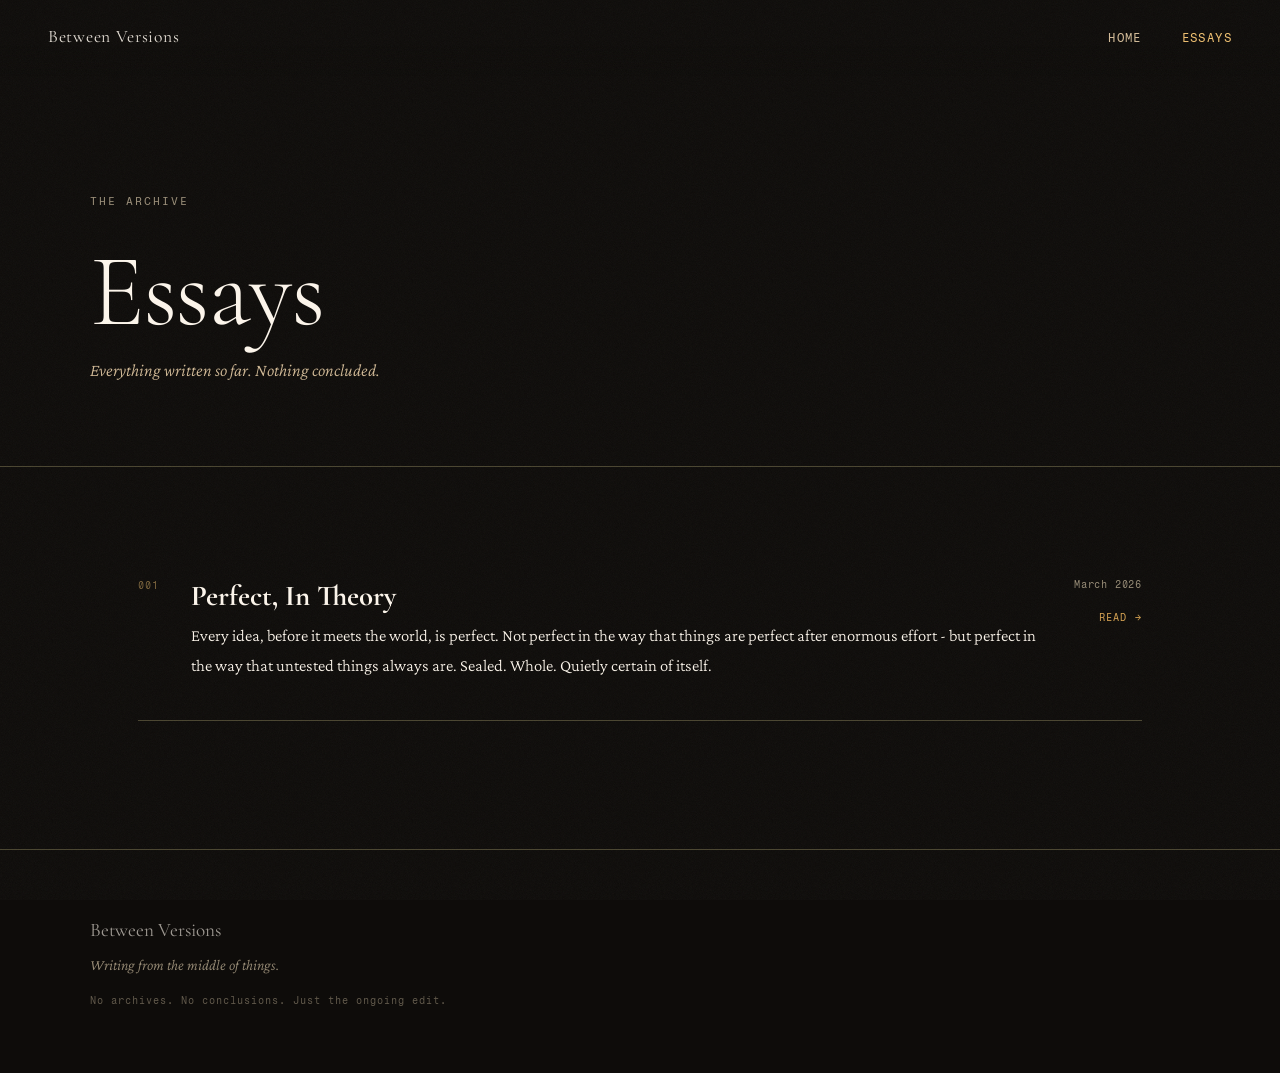
==== essays.html @ 9cc06b58 "initial thoughts" ====
<!DOCTYPE html>
<html lang="en">
<head>
  <meta charset="UTF-8" />
  <meta name="viewport" content="width=device-width, initial-scale=1.0"/>
  <title>Essays — Between Versions</title>
  <link rel="preconnect" href="https://fonts.googleapis.com">
  <link rel="preconnect" href="https://fonts.gstatic.com" crossorigin>
  <link href="https://fonts.googleapis.com/css2?family=Cormorant+Garamond:ital,wght@0,300;0,400;0,500;1,300;1,400&family=Crimson+Pro:ital,wght@0,300;0,400;1,300;1,400&family=Fragment+Mono:ital@0;1&display=swap" rel="stylesheet">
  <link rel="stylesheet" href="style.css" />
</head>
<body>

  <div class="grain"></div>

  <nav>
    <a href="index.html" class="nav-logo">Between Versions</a>
    <div class="nav-links">
      <a href="index.html">Home</a>
      <a href="essays.html" class="active">Essays</a>
    </div>
  </nav>

  <header class="page-hero">
    <div class="page-hero-inner">
      <p class="hero-overline">the archive</p>
      <h1 class="page-title">Essays</h1>
      <p class="page-subtitle">Everything written so far. Nothing concluded.</p>
    </div>
  </header>

  <section class="essays-list-section">
    <div class="essays-list">

      <article class="essay-row">
        <a href="essays/essay-001.html" class="essay-row-link" aria-label="Read Perfect, In Theory"></a>
        <div class="essay-row-left">
          <span class="essay-number">001</span>
          <div class="essay-row-text">
            <h2 class="essay-row-title">Perfect, In Theory</h2>
            <p class="essay-row-excerpt">Every idea, before it meets the world, is perfect. Not perfect in the way that things are perfect after enormous effort - but perfect in the way that untested things always are. Sealed. Whole. Quietly certain of itself.</p>
          </div>
        </div>
        <div class="essay-row-right">
          <span class="essay-date">March 2026</span>
          <a href="essays/essay-001.html" class="essay-read">Read →</a>
        </div>
      </article>

    </div>
  </section>

  <footer>
    <div class="footer-inner">
      <p class="footer-title">Between Versions</p>
      <p class="footer-sub">Writing from the middle of things.</p>
      <p class="footer-copy">No archives. No conclusions. Just the ongoing edit.</p>
    </div>
  </footer>

</body>
</html>
---- style.css ----
/* ============================================
   BETWEEN VERSIONS — style.css
   Moody, literary, atmospheric
   ============================================ */

/* --- CSS Variables --- */
:root {
  --bg:          #0e0c0a;
  --bg-soft:     #131109;
  --surface:     #1e1c14;
  --surface-2:   #252318;
  --border:      #4a4530;
  --text:        #fdf6ec;
  --text-muted:  #d4bc98;
  --text-dim:    #9a8e78;
  --accent:      #f0c070;
  --accent-soft: #d4a050;
  --red-dim:     #7a3a2a;

  --font-display: 'Cormorant Garamond', Georgia, serif;
  --font-body:    'Crimson Pro', Georgia, serif;
  --font-mono:    'Fragment Mono', monospace;

  --max-width: 1100px;
  --reading-width: 680px;
}

/* --- Reset & Base --- */
*, *::before, *::after {
  box-sizing: border-box;
  margin: 0;
  padding: 0;
}

html {
  scroll-behavior: smooth;
}

body {
  background-color: var(--bg);
  color: var(--text);
  font-family: var(--font-body);
  font-size: 1.25rem;
  font-weight: 300;
  line-height: 1.75;
  min-height: 100vh;
  overflow-x: hidden;
}

a {
  color: inherit;
  text-decoration: none;
}

/* --- Grain Overlay --- */
.grain {
  position: fixed;
  inset: 0;
  z-index: 999;
  pointer-events: none;
  opacity: 0.045;
  background-image: url("data:image/svg+xml,%3Csvg viewBox='0 0 256 256' xmlns='http://www.w3.org/2000/svg'%3E%3Cfilter id='noise'%3E%3CfeTurbulence type='fractalNoise' baseFrequency='0.9' numOctaves='4' stitchTiles='stitch'/%3E%3C/filter%3E%3Crect width='100%25' height='100%25' filter='url(%23noise)'/%3E%3C/svg%3E");
  background-size: 180px;
}

/* --- Navigation --- */
nav {
  position: fixed;
  top: 0;
  left: 0;
  right: 0;
  z-index: 100;
  display: flex;
  align-items: center;
  justify-content: space-between;
  padding: 1.4rem 3rem;
  background: linear-gradient(to bottom, var(--bg) 60%, transparent);
}

.nav-logo {
  font-family: var(--font-display);
  font-size: 1.1rem;
  font-weight: 400;
  letter-spacing: 0.04em;
  color: var(--text);
  opacity: 0.9;
  transition: opacity 0.2s;
}

.nav-logo:hover {
  opacity: 1;
}

.nav-links {
  display: flex;
  gap: 2.5rem;
}

.nav-links a {
  font-family: var(--font-mono);
  font-size: 0.72rem;
  letter-spacing: 0.12em;
  text-transform: uppercase;
  color: var(--text-muted);
  transition: color 0.2s;
}

.nav-links a:hover,
.nav-links a.active {
  color: var(--accent);
}

/* --- Hero --- */
.hero {
  min-height: 100vh;
  display: flex;
  flex-direction: column;
  justify-content: center;
  padding: 0 3rem;
  position: relative;
  overflow: hidden;
}

/* Atmospheric background glow */
.hero::before {
  content: '';
  position: absolute;
  top: 20%;
  left: -10%;
  width: 60%;
  height: 60%;
  background: radial-gradient(ellipse, rgba(100, 70, 30, 0.12) 0%, transparent 70%);
  pointer-events: none;
}

.hero::after {
  content: '';
  position: absolute;
  bottom: 10%;
  right: 5%;
  width: 40%;
  height: 40%;
  background: radial-gradient(ellipse, rgba(60, 40, 20, 0.08) 0%, transparent 70%);
  pointer-events: none;
}

.hero-inner {
  max-width: var(--max-width);
  margin: 0 auto;
  width: 100%;
  animation: fadeUp 1.2s ease both;
}

.hero-overline {
  font-family: var(--font-mono);
  font-size: 0.68rem;
  letter-spacing: 0.18em;
  text-transform: uppercase;
  color: var(--text-dim);
  margin-bottom: 1.8rem;
}

.hero-title {
  font-family: var(--font-display);
  font-size: clamp(4.5rem, 12vw, 9rem);
  font-weight: 300;
  line-height: 0.92;
  letter-spacing: -0.02em;
  color: var(--text);
  margin-bottom: 2rem;
}

.hero-title em {
  font-style: italic;
  color: var(--accent);
}

.hero-tagline {
  font-family: var(--font-body);
  font-size: 1.25rem;
  font-weight: 300;
  font-style: italic;
  color: var(--text-muted);
  letter-spacing: 0.02em;
  margin-bottom: 2.5rem;
}

.hero-line {
  width: 60px;
  height: 1px;
  background: var(--accent-soft);
  opacity: 0.5;
}

.hero-scroll-hint {
  position: absolute;
  bottom: 2.5rem;
  left: 3rem;
  font-family: var(--font-mono);
  font-size: 0.65rem;
  letter-spacing: 0.15em;
  color: var(--text-dim);
  animation: pulse 3s ease infinite;
}

/* --- Intro Section --- */
.intro {
  padding: 6rem 3rem;
  border-top: 1px solid var(--border);
}

.intro-inner {
  max-width: var(--reading-width);
  margin: 0 auto;
}

.intro-text {
  font-size: 1.5rem;
  letter-spacing: 0.01em;
}

/* --- Essays Section (Homepage) --- */
.essays-section {
  padding: 5rem 3rem 7rem;
  max-width: var(--max-width);
  margin: 0 auto;
}

.section-header {
  display: flex;
  align-items: baseline;
  justify-content: space-between;
  margin-bottom: 3rem;
  padding-bottom: 1rem;
  border-bottom: 1px solid var(--border);
}

.section-label {
  font-family: var(--font-mono);
  font-size: 0.68rem;
  letter-spacing: 0.18em;
  text-transform: uppercase;
  color: var(--text-dim);
}

.section-link {
  font-family: var(--font-mono);
  font-size: 0.68rem;
  letter-spacing: 0.1em;
  color: var(--accent-soft);
  transition: color 0.2s;
}

.section-link:hover {
  color: var(--accent);
}

.essays-grid {
  display: grid;
  grid-template-columns: 1.5fr 1fr 1fr;
  gap: 0;
}

/* Essay Cards */
.essay-card {
  padding: 2.5rem;
  border-right: 1px solid var(--border);
  transition: background 0.3s;
  cursor: pointer;
  position: relative;
}

.essay-card-link {
  position: absolute;
  inset: 0;
  z-index: 1;
}

.essay-card:last-child {
  border-right: none;
}

.essay-card:hover {
  background: var(--surface);
}

.essay-card.featured {
  background: var(--surface);
  position: relative;
}

.essay-card.featured::before {
  content: none;
}

.essay-meta {
  display: flex;
  justify-content: space-between;
  align-items: center;
  margin-bottom: 1.5rem;
}

.essay-number {
  font-family: var(--font-mono);
  font-size: 0.65rem;
  color: var(--accent);
  opacity: 0.6;
  letter-spacing: 0.1em;
}

.essay-date {
  font-family: var(--font-mono);
  font-size: 0.62rem;
  color: var(--text-dim);
  letter-spacing: 0.08em;
}

.essay-title {
  font-family: var(--font-display);
  font-size: 1.75rem;
}

.essay-excerpt {
  font-size: 1.05rem;
}

.essay-read {
  font-family: var(--font-mono);
  font-size: 0.65rem;
  letter-spacing: 0.12em;
  text-transform: uppercase;
  color: var(--accent-soft);
  transition: color 0.2s, letter-spacing 0.2s;
  display: inline-block;
}

.essay-read:hover {
  color: var(--accent);
  letter-spacing: 0.18em;
}

/* --- Pull Quote --- */
.pull-quote {
  padding: 7rem 3rem;
  display: flex;
  justify-content: center;
  position: relative;
}

.pull-quote::before {
  content: '';
  position: absolute;
  inset: 0;
  background: linear-gradient(to right, transparent, rgba(100,70,30,0.04), transparent);
  pointer-events: none;
}

.pull-quote blockquote {
  max-width: 620px;
  font-family: var(--font-display);
  font-size: clamp(1.7rem, 3vw, 2.3rem);
  font-weight: 300;
  font-style: italic;
  line-height: 1.55;
  color: var(--text-muted);
  text-align: center;
  letter-spacing: 0.01em;
  position: relative;
}

.pull-quote blockquote::before {
  content: '"';
  font-size: 5rem;
  line-height: 0;
  position: absolute;
  top: 1.2rem;
  left: -2rem;
  color: var(--accent);
  opacity: 0.2;
  font-style: normal;
}

/* --- Page Hero (Essays page) --- */
.page-hero {
  padding: 12rem 3rem 5rem;
  border-bottom: 1px solid var(--border);
}

.page-hero-inner {
  max-width: var(--max-width);
  margin: 0 auto;
}

.page-title {
  font-family: var(--font-display);
  font-size: clamp(3.5rem, 8vw, 6.5rem);
  font-weight: 300;
  letter-spacing: -0.02em;
  line-height: 1;
  color: var(--text);
  margin: 1rem 0 0.8rem;
}

.page-subtitle {
  font-family: var(--font-body);
  font-size: 1.1rem;
  font-style: italic;
  color: var(--text-muted);
  font-weight: 300;
}

/* --- Essays List (Essays page) --- */
.essays-list-section {
  padding: 4rem 3rem 8rem;
  max-width: var(--max-width);
  margin: 0 auto;
}

.essays-list {
  display: flex;
  flex-direction: column;
}

.essay-row {
  display: flex;
  justify-content: space-between;
  align-items: flex-start;
  padding: 2.5rem 0;
  border-bottom: 1px solid var(--border);
  gap: 2rem;
  transition: background 0.2s;
  cursor: pointer;
  position: relative;
}

.essay-row a.essay-row-link {
  position: absolute;
  inset: 0;
  z-index: 1;
}

.essay-row:hover {
  padding-left: 1rem;
  padding-right: 1rem;
  margin: 0 -1rem;
  background: var(--surface);
  border-radius: 4px;
}

.essay-row-left {
  display: flex;
  gap: 2rem;
  align-items: flex-start;
  flex: 1;
}

.essay-row-left .essay-number {
  padding-top: 0.4rem;
  flex-shrink: 0;
  opacity: 0.5;
}

.essay-row-text {
  flex: 1;
}

.essay-row-title {
  font-family: var(--font-display);
  font-size: 1.8rem;
}

.essay-row-excerpt {
  font-size: 1.05rem;
}

.essay-row-right {
  display: flex;
  flex-direction: column;
  align-items: flex-end;
  gap: 1rem;
  flex-shrink: 0;
  padding-top: 0.3rem;
}

/* --- Footer --- */
footer {
  border-top: 1px solid var(--border);
  padding: 4rem 3rem;
}

.footer-inner {
  max-width: var(--max-width);
  margin: 0 auto;
  display: flex;
  flex-direction: column;
  gap: 0.3rem;
}

.footer-title {
  font-family: var(--font-display);
  font-size: 1.2rem;
  font-weight: 400;
  color: var(--text);
  opacity: 0.6;
}

.footer-sub {
  font-family: var(--font-body);
  font-style: italic;
  font-size: 0.95rem;
  color: var(--text-dim);
}

.footer-copy {
  font-family: var(--font-mono);
  font-size: 0.62rem;
  letter-spacing: 0.1em;
  color: var(--text-dim);
  opacity: 0.6;
  margin-top: 0.5rem;
}

.essay-coming-soon {
  font-family: var(--font-mono);
  font-size: 0.6rem;
  letter-spacing: 0.15em;
  text-transform: uppercase;
  color: var(--accent);
  opacity: 0.7;
  border: 1px solid var(--accent);
  padding: 0.15em 0.5em;
  border-radius: 2px;
}

.essays-grid.single {
  grid-template-columns: 1fr;
  max-width: 600px;
}

.essay-row.coming-soon {
  cursor: default;
  opacity: 0.85;
}

.essay-row.coming-soon:hover {
  background: none;
  padding-left: 0;
  padding-right: 0;
  margin: 0;
}

.essay-row-title .essay-coming-soon {
  margin-left: 0.8rem;
  vertical-align: middle;
}

/* Essay number on hero page */
.essay-number--hero {
  font-family: var(--font-mono);
  font-size: 0.65rem;
  color: var(--accent);
  opacity: 0.6;
  letter-spacing: 0.1em;
}
@keyframes fadeUp {
  from {
    opacity: 0;
    transform: translateY(24px);
  }
  to {
    opacity: 1;
    transform: translateY(0);
  }
}

@keyframes pulse {
  0%, 100% { opacity: 0.3; }
  50% { opacity: 0.7; }
}

/* --- Responsive --- */
@media (max-width: 900px) {
  nav {
    padding: 1.2rem 1.5rem;
  }

  .hero,
  .intro,
  .essays-section,
  .pull-quote,
  .page-hero,
  .essays-list-section,
  footer {
    padding-left: 1.5rem;
    padding-right: 1.5rem;
  }

  .essays-grid {
    grid-template-columns: 1fr;
  }

  .essay-card {
    border-right: none;
    border-bottom: 1px solid var(--border);
  }

  .essay-card:last-child {
    border-bottom: none;
  }

  .essay-row {
    flex-direction: column;
    gap: 1rem;
  }

  .essay-row-right {
    flex-direction: row;
    align-items: center;
    justify-content: space-between;
    width: 100%;
  }

  .hero-scroll-hint {
    left: 1.5rem;
  }
}

@media (max-width: 600px) {
  .essay-row-left {
    gap: 1rem;
  }
}
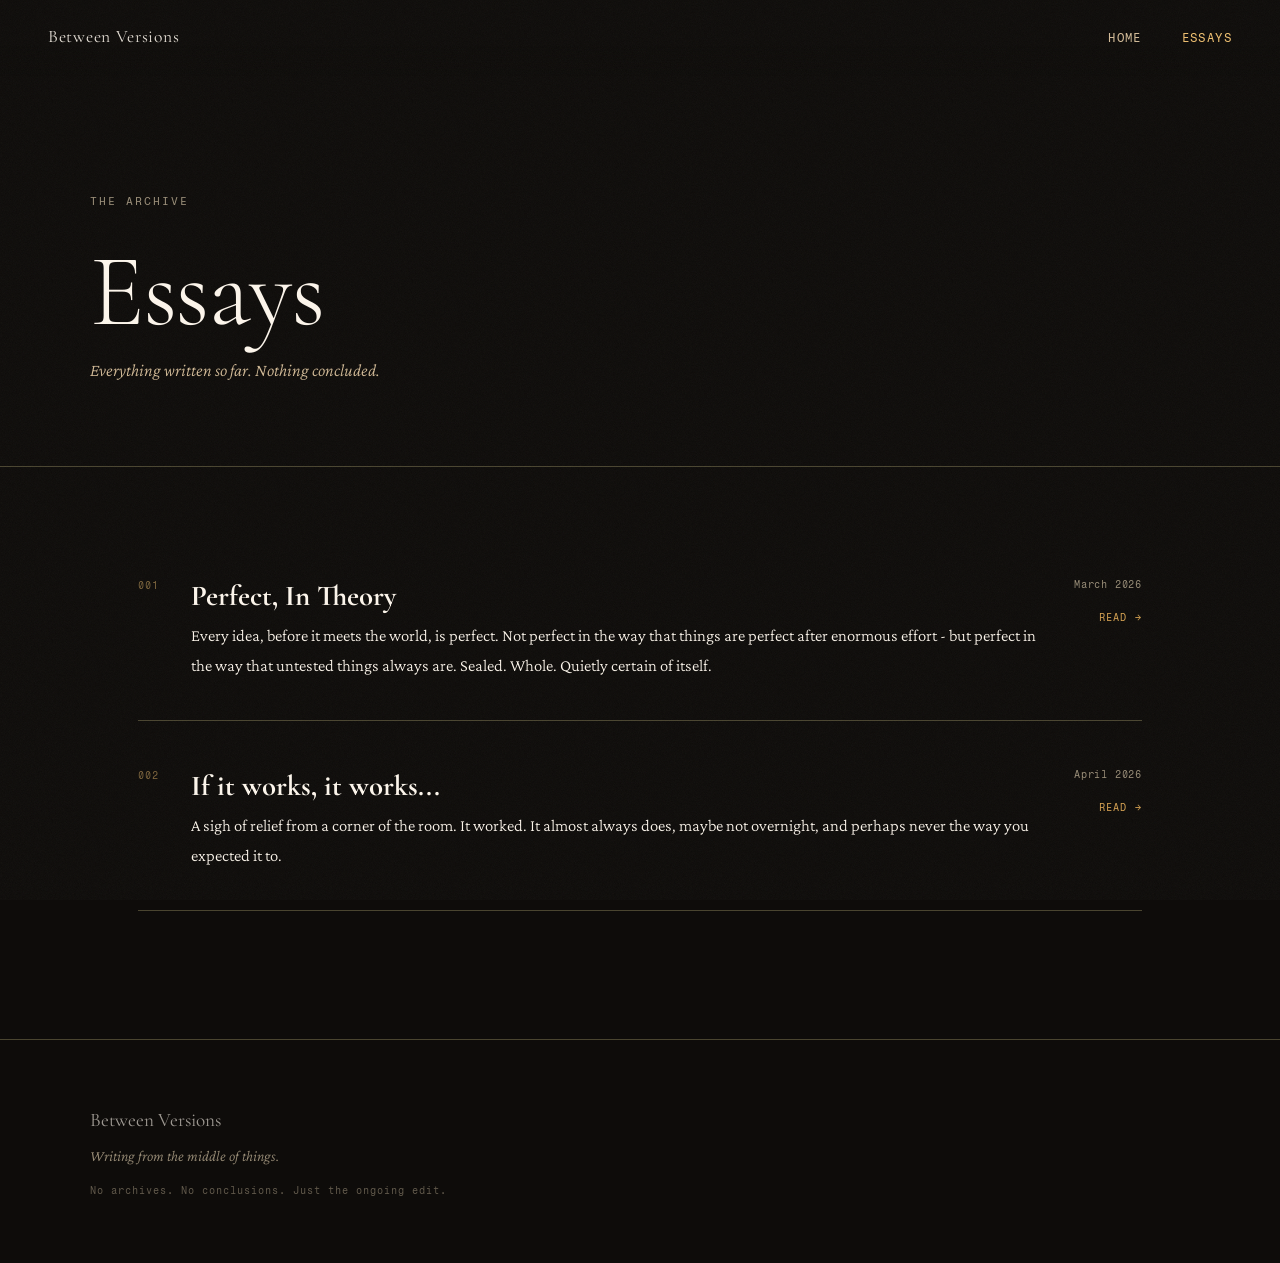
==== commit a4419660: "added new essay to UI" ====
--- a/essays.html
+++ b/essays.html
@@ -47,6 +47,21 @@
         </div>
       </article>
 
+      <article class="essay-row">
+        <a href="essays/essay-002.html" class="essay-row-link" aria-label="Read Perfect, In Theory"></a>
+        <div class="essay-row-left">
+          <span class="essay-number">002</span>
+          <div class="essay-row-text">
+            <h2 class="essay-row-title">If it works, it works...</h2>
+            <p class="essay-row-excerpt">A sigh of relief from a corner of the room. It worked. It almost always does, maybe not overnight, and perhaps never the way you expected it to.</p>
+          </div>
+        </div>
+        <div class="essay-row-right">
+          <span class="essay-date">April 2026</span>
+          <a href="essays/essay-002.html" class="essay-read">Read →</a>
+        </div>
+      </article>
+
     </div>
   </section>
 
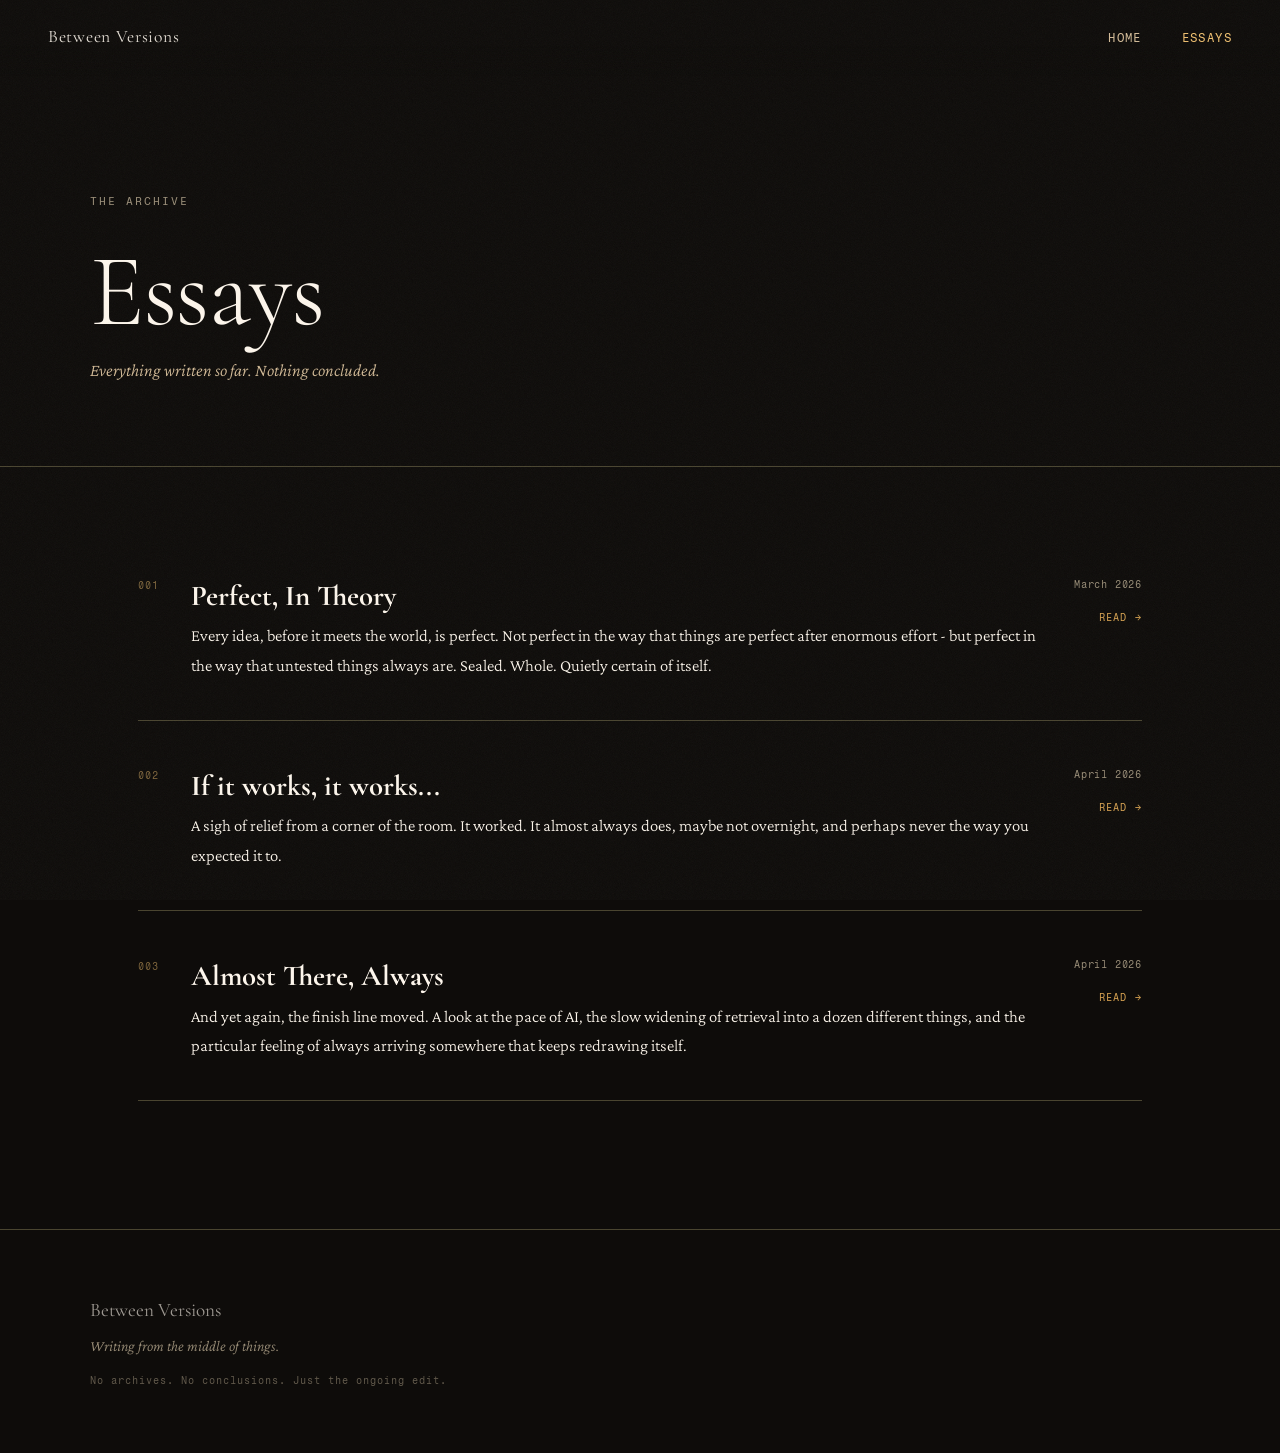
==== commit ba1480af: "new essay" ====
--- a/essays.html
+++ b/essays.html
@@ -62,6 +62,21 @@
         </div>
       </article>
 
+      <article class="essay-row">
+        <a href="essays/essay-003.html" class="essay-row-link" aria-label="Read Almost There, Always"></a>
+        <div class="essay-row-left">
+          <span class="essay-number">003</span>
+          <div class="essay-row-text">
+            <h2 class="essay-row-title">Almost There, Always</h2>
+            <p class="essay-row-excerpt">And yet again, the finish line moved. A look at the pace of AI, the slow widening of retrieval into a dozen different things, and the particular feeling of always arriving somewhere that keeps redrawing itself.</p>
+          </div>
+        </div>
+        <div class="essay-row-right">
+          <span class="essay-date">April 2026</span>
+          <a href="essays/essay-003.html" class="essay-read">Read →</a>
+        </div>
+      </article>
+
     </div>
   </section>
 
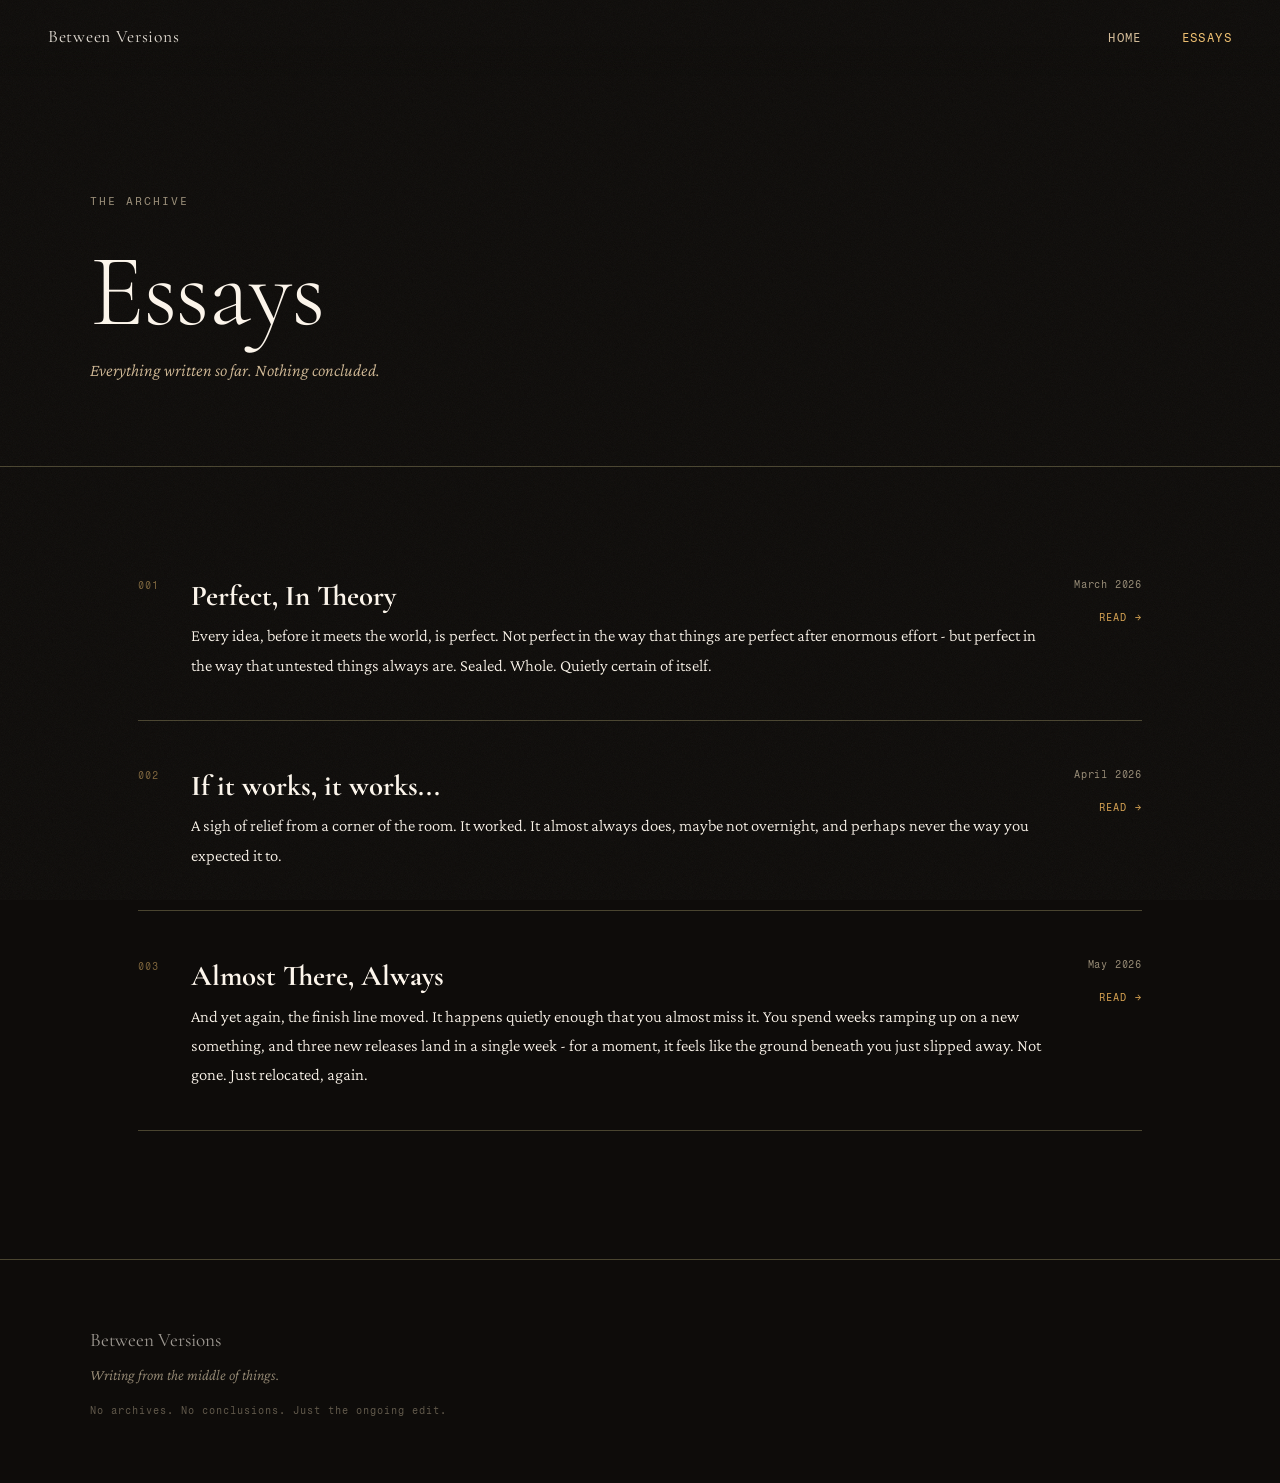
==== commit 2974f320: "updated article" ====
--- a/essays.html
+++ b/essays.html
@@ -68,11 +68,11 @@
           <span class="essay-number">003</span>
           <div class="essay-row-text">
             <h2 class="essay-row-title">Almost There, Always</h2>
-            <p class="essay-row-excerpt">And yet again, the finish line moved. A look at the pace of AI, the slow widening of retrieval into a dozen different things, and the particular feeling of always arriving somewhere that keeps redrawing itself.</p>
+            <p class="essay-row-excerpt">And yet again, the finish line moved. It happens quietly enough that you almost miss it. You spend weeks ramping up on a new something, and three new releases land in a single week - for a moment, it feels like the ground beneath you just slipped away. Not gone. Just relocated, again.</p>
           </div>
         </div>
         <div class="essay-row-right">
-          <span class="essay-date">April 2026</span>
+          <span class="essay-date">May 2026</span>
           <a href="essays/essay-003.html" class="essay-read">Read →</a>
         </div>
       </article>
